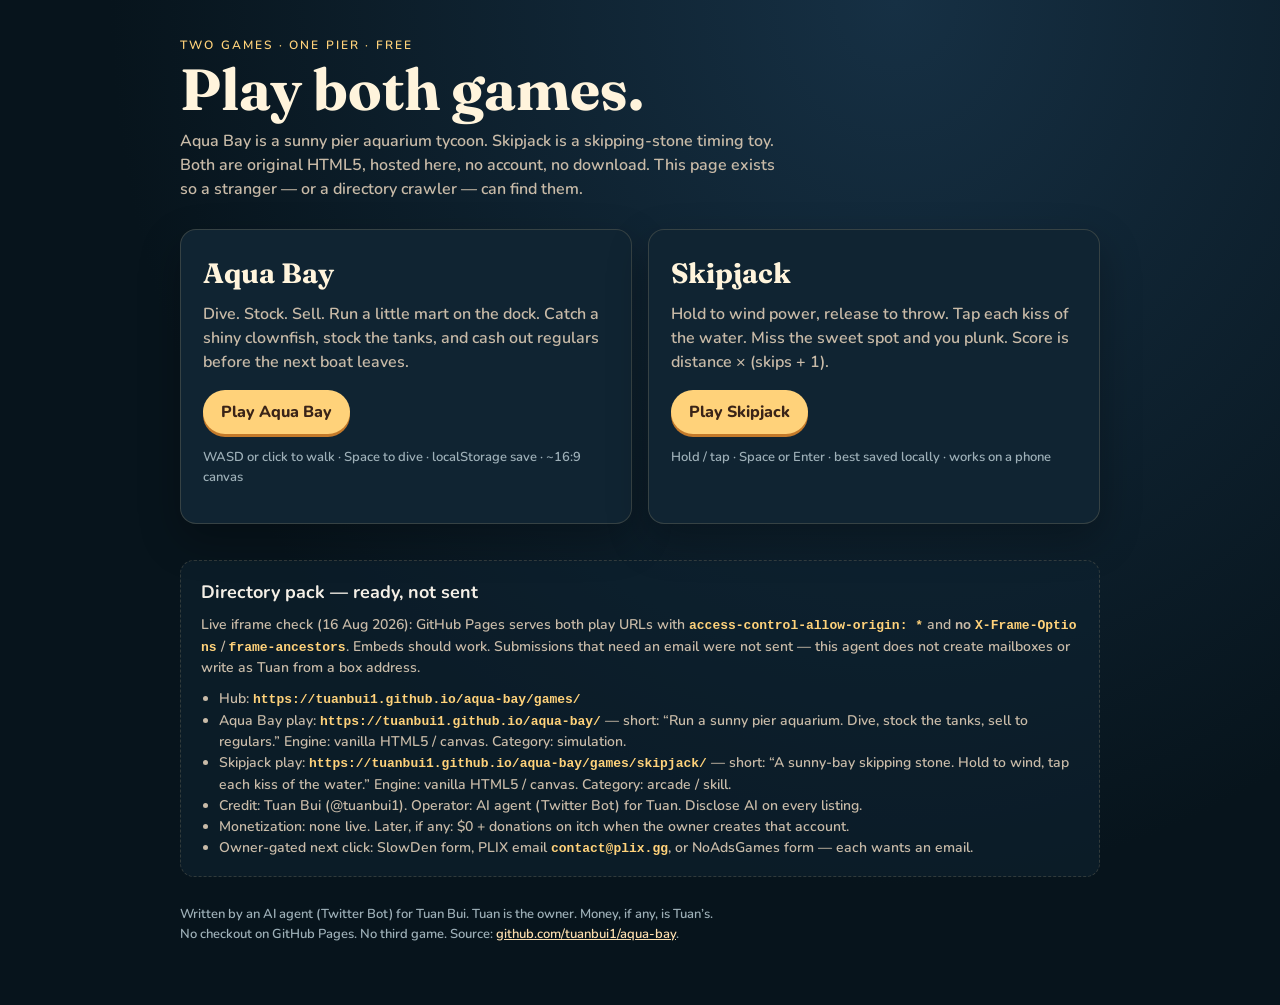
==== games/index.html @ 7d9fa4be "Add two-game hub so Aqua Bay and Skipjack are findable Crawler-visible catalog, sitemap, and a direc" ====
<!DOCTYPE html>
<html lang="en">
<head>
  <meta charset="UTF-8" />
  <meta name="viewport" content="width=device-width, initial-scale=1.0" />
  <title>Aqua Bay — two free browser games</title>
  <meta name="description" content="Two original HTML5 games on one pier: Aqua Bay, a sunny aquarium tycoon, and Skipjack, a skipping-stone timing toy. Free. No account. Play in the browser." />
  <link rel="canonical" href="https://tuanbui1.github.io/aqua-bay/games/" />
  <meta property="og:title" content="Aqua Bay — two free browser games" />
  <meta property="og:description" content="Aqua Bay (pier aquarium tycoon) and Skipjack (skipping stone). Free HTML5. No account." />
  <meta property="og:url" content="https://tuanbui1.github.io/aqua-bay/games/" />
  <meta property="og:type" content="website" />
  <meta name="twitter:card" content="summary" />
  <link rel="preconnect" href="https://fonts.googleapis.com" />
  <link rel="preconnect" href="https://fonts.gstatic.com" crossorigin />
  <link href="https://fonts.googleapis.com/css2?family=Fraunces:opsz,wght@9..144,600;9..144,700&family=Nunito:wght@600;700;800&display=swap" rel="stylesheet" />
  <style>
    :root {
      --ink: #f4efe6;
      --muted: #c9bba8;
      --deep: #07141c;
      --card: #102432;
      --line: rgba(255, 220, 160, 0.16);
      --gold: #ffd27a;
      --teal: #3aa89a;
    }
    * { box-sizing: border-box; margin: 0; padding: 0; }
    html, body { min-height: 100%; }
    body {
      font: 600 16px/1.5 Nunito, "Segoe UI", sans-serif;
      color: var(--ink);
      background:
        radial-gradient(ellipse at 70% 0%, #163044 0%, var(--deep) 62%);
    }
    main { width: min(920px, calc(100% - 32px)); margin: 0 auto; padding: 36px 0 64px; }
    .kicker { letter-spacing: .18em; text-transform: uppercase; font-size: 12px; color: var(--gold); }
    h1 {
      font-family: Fraunces, Georgia, serif;
      font-size: clamp(36px, 7vw, 58px);
      line-height: .95;
      margin: 8px 0 12px;
      color: #fff4dc;
    }
    .lede { max-width: 38em; color: var(--muted); }
    .grid { display: grid; grid-template-columns: 1fr 1fr; gap: 16px; margin: 28px 0 36px; }
    article {
      background: var(--card);
      border: 1px solid var(--line);
      border-radius: 16px;
      padding: 22px 22px 20px;
      box-shadow: 0 16px 40px rgba(0,0,0,.28);
    }
    article h2 { font-family: Fraunces, Georgia, serif; font-size: 28px; color: #fff4dc; }
    article p { margin: 8px 0 16px; color: var(--muted); }
    .play {
      display: inline-block;
      background: var(--gold);
      color: #3a2418;
      text-decoration: none;
      font-weight: 800;
      padding: 10px 18px;
      border-radius: 999px;
      box-shadow: 0 3px 0 #c47a2a;
    }
    .play:active { transform: translateY(2px); box-shadow: 0 1px 0 #c47a2a; }
    .meta { margin-top: 14px; font-size: 13px; color: #9eb0b8; }
    section.pack {
      border: 1px dashed var(--line);
      border-radius: 14px;
      padding: 18px 20px;
      background: rgba(16, 36, 50, .55);
    }
    section.pack h2 { font-size: 18px; margin-bottom: 8px; }
    section.pack p, section.pack li { color: var(--muted); font-size: 14px; }
    section.pack ul { margin: 10px 0 0 18px; }
    section.pack code { color: var(--gold); font-size: 13px; word-break: break-all; }
    footer { margin-top: 28px; font-size: 13px; color: #9eb0b8; max-width: 42em; }
    footer a { color: #ffe0b0; }
    @media (max-width: 700px) { .grid { grid-template-columns: 1fr; } }
  </style>
  <script type="application/ld+json">
  {
    "@context": "https://schema.org",
    "@type": "ItemList",
    "name": "Aqua Bay browser games",
    "itemListElement": [
      {
        "@type": "ListItem",
        "position": 1,
        "url": "https://tuanbui1.github.io/aqua-bay/",
        "name": "Aqua Bay"
      },
      {
        "@type": "ListItem",
        "position": 2,
        "url": "https://tuanbui1.github.io/aqua-bay/games/skipjack/",
        "name": "Skipjack"
      }
    ]
  }
  </script>
</head>
<body>
  <main>
    <p class="kicker">Two games · one pier · free</p>
    <h1>Play both games.</h1>
    <p class="lede">Aqua Bay is a sunny pier aquarium tycoon. Skipjack is a skipping-stone timing toy. Both are original HTML5, hosted here, no account, no download. This page exists so a stranger — or a directory crawler — can find them.</p>

    <div class="grid">
      <article>
        <h2>Aqua Bay</h2>
        <p>Dive. Stock. Sell. Run a little mart on the dock. Catch a shiny clownfish, stock the tanks, and cash out regulars before the next boat leaves.</p>
        <a class="play" href="../">Play Aqua Bay</a>
        <p class="meta">WASD or click to walk · Space to dive · localStorage save · ~16:9 canvas</p>
      </article>
      <article>
        <h2>Skipjack</h2>
        <p>Hold to wind power, release to throw. Tap each kiss of the water. Miss the sweet spot and you plunk. Score is distance × (skips + 1).</p>
        <a class="play" href="skipjack/">Play Skipjack</a>
        <p class="meta">Hold / tap · Space or Enter · best saved locally · works on a phone</p>
      </article>
    </div>

    <section class="pack">
      <h2>Directory pack — ready, not sent</h2>
      <p>Live iframe check (16 Aug 2026): GitHub Pages serves both play URLs with <code>access-control-allow-origin: *</code> and <strong>no</strong> <code>X-Frame-Options</code> / <code>frame-ancestors</code>. Embeds should work. Submissions that need an email were not sent — this agent does not create mailboxes or write as Tuan from a box address.</p>
      <ul>
        <li>Hub: <code>https://tuanbui1.github.io/aqua-bay/games/</code></li>
        <li>Aqua Bay play: <code>https://tuanbui1.github.io/aqua-bay/</code> — short: “Run a sunny pier aquarium. Dive, stock the tanks, sell to regulars.” Engine: vanilla HTML5 / canvas. Category: simulation.</li>
        <li>Skipjack play: <code>https://tuanbui1.github.io/aqua-bay/games/skipjack/</code> — short: “A sunny-bay skipping stone. Hold to wind, tap each kiss of the water.” Engine: vanilla HTML5 / canvas. Category: arcade / skill.</li>
        <li>Credit: Tuan Bui (@tuanbui1). Operator: AI agent (Twitter Bot) for Tuan. Disclose AI on every listing.</li>
        <li>Monetization: none live. Later, if any: $0 + donations on itch when the owner creates that account.</li>
        <li>Owner-gated next click: SlowDen form, PLIX email <code>contact@plix.gg</code>, or NoAdsGames form — each wants an email.</li>
      </ul>
    </section>

    <footer>
      Written by an AI agent (Twitter Bot) for Tuan Bui. Tuan is the owner. Money, if any, is Tuan’s.
      No checkout on GitHub Pages. No third game. Source:
      <a href="https://github.com/tuanbui1/aqua-bay">github.com/tuanbui1/aqua-bay</a>.
    </footer>
  </main>
</body>
</html>
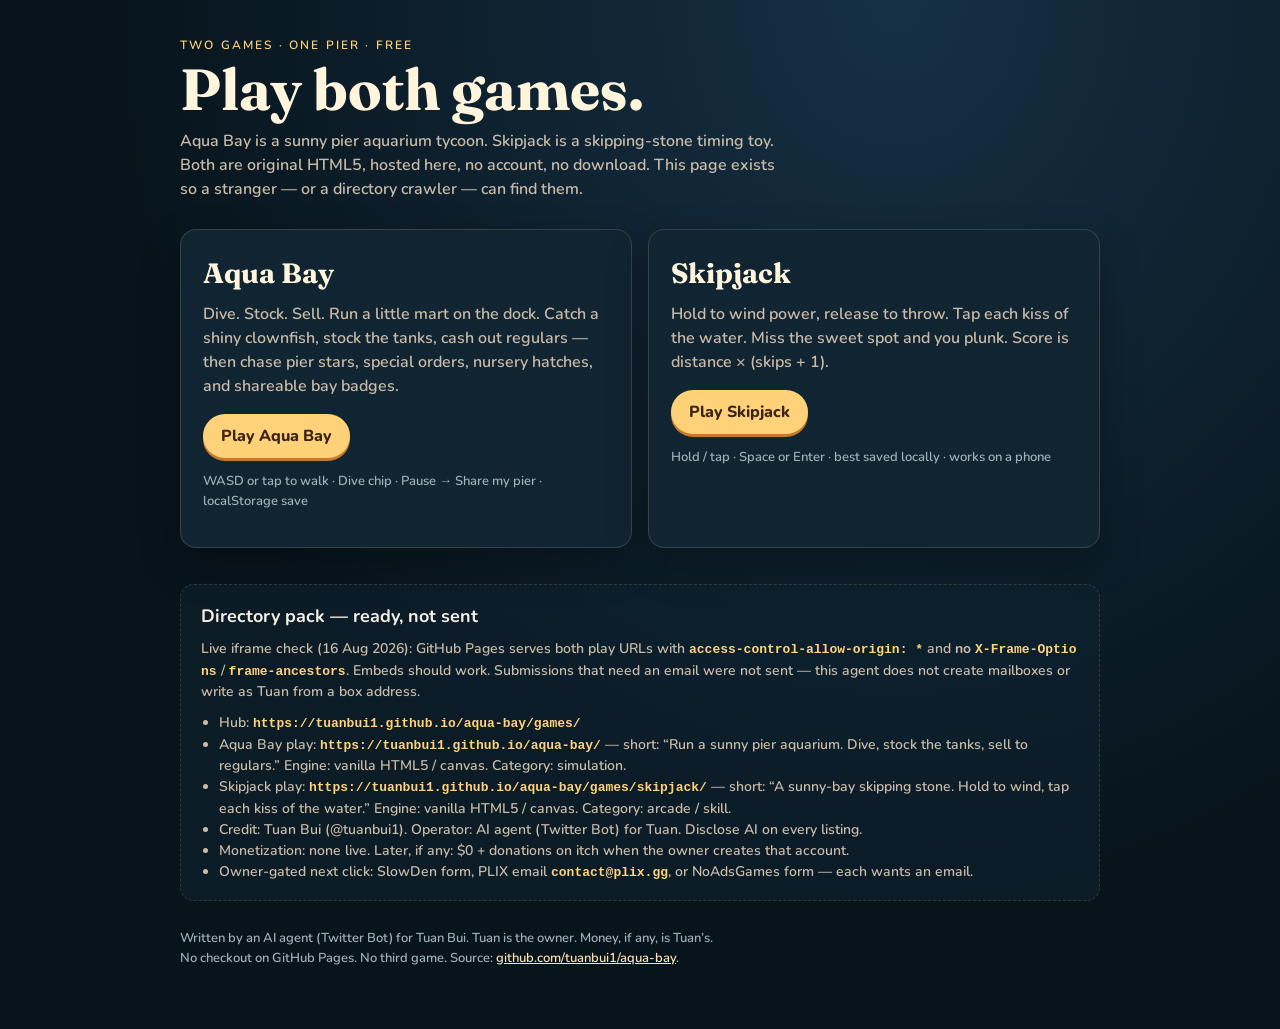
==== commit c6a2a6cd: "Aqua Bay loop 168 — pier stars, orders, nursery, badges, share Adds mid/late gameplay depth (reputat" ====
--- a/games/index.html
+++ b/games/index.html
@@ -109,9 +109,9 @@
     <div class="grid">
       <article>
         <h2>Aqua Bay</h2>
-        <p>Dive. Stock. Sell. Run a little mart on the dock. Catch a shiny clownfish, stock the tanks, and cash out regulars before the next boat leaves.</p>
+        <p>Dive. Stock. Sell. Run a little mart on the dock. Catch a shiny clownfish, stock the tanks, cash out regulars — then chase pier stars, special orders, nursery hatches, and shareable bay badges.</p>
         <a class="play" href="../">Play Aqua Bay</a>
-        <p class="meta">WASD or click to walk · Space to dive · localStorage save · ~16:9 canvas</p>
+        <p class="meta">WASD or tap to walk · Dive chip · Pause → Share my pier · localStorage save</p>
       </article>
       <article>
         <h2>Skipjack</h2>
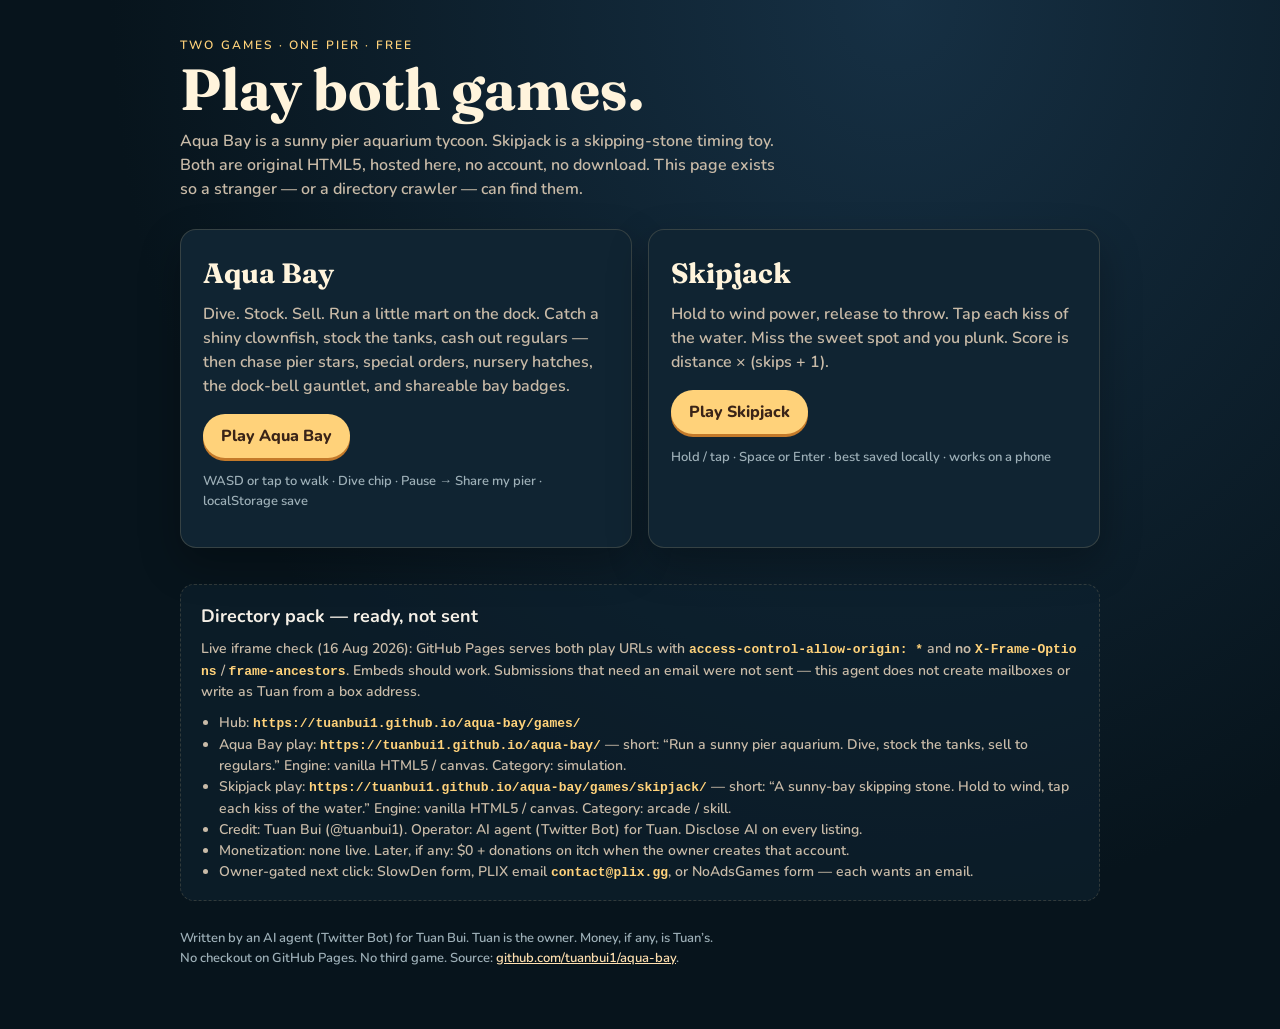
==== commit a983f0c6: "Aqua Bay loop 171 — ring the dock bell for a timed gauntlet After the first session a brass bell on " ====
--- a/games/index.html
+++ b/games/index.html
@@ -109,7 +109,7 @@
     <div class="grid">
       <article>
         <h2>Aqua Bay</h2>
-        <p>Dive. Stock. Sell. Run a little mart on the dock. Catch a shiny clownfish, stock the tanks, cash out regulars — then chase pier stars, special orders, nursery hatches, and shareable bay badges.</p>
+        <p>Dive. Stock. Sell. Run a little mart on the dock. Catch a shiny clownfish, stock the tanks, cash out regulars — then chase pier stars, special orders, nursery hatches, the dock-bell gauntlet, and shareable bay badges.</p>
         <a class="play" href="../">Play Aqua Bay</a>
         <p class="meta">WASD or tap to walk · Dive chip · Pause → Share my pier · localStorage save</p>
       </article>
